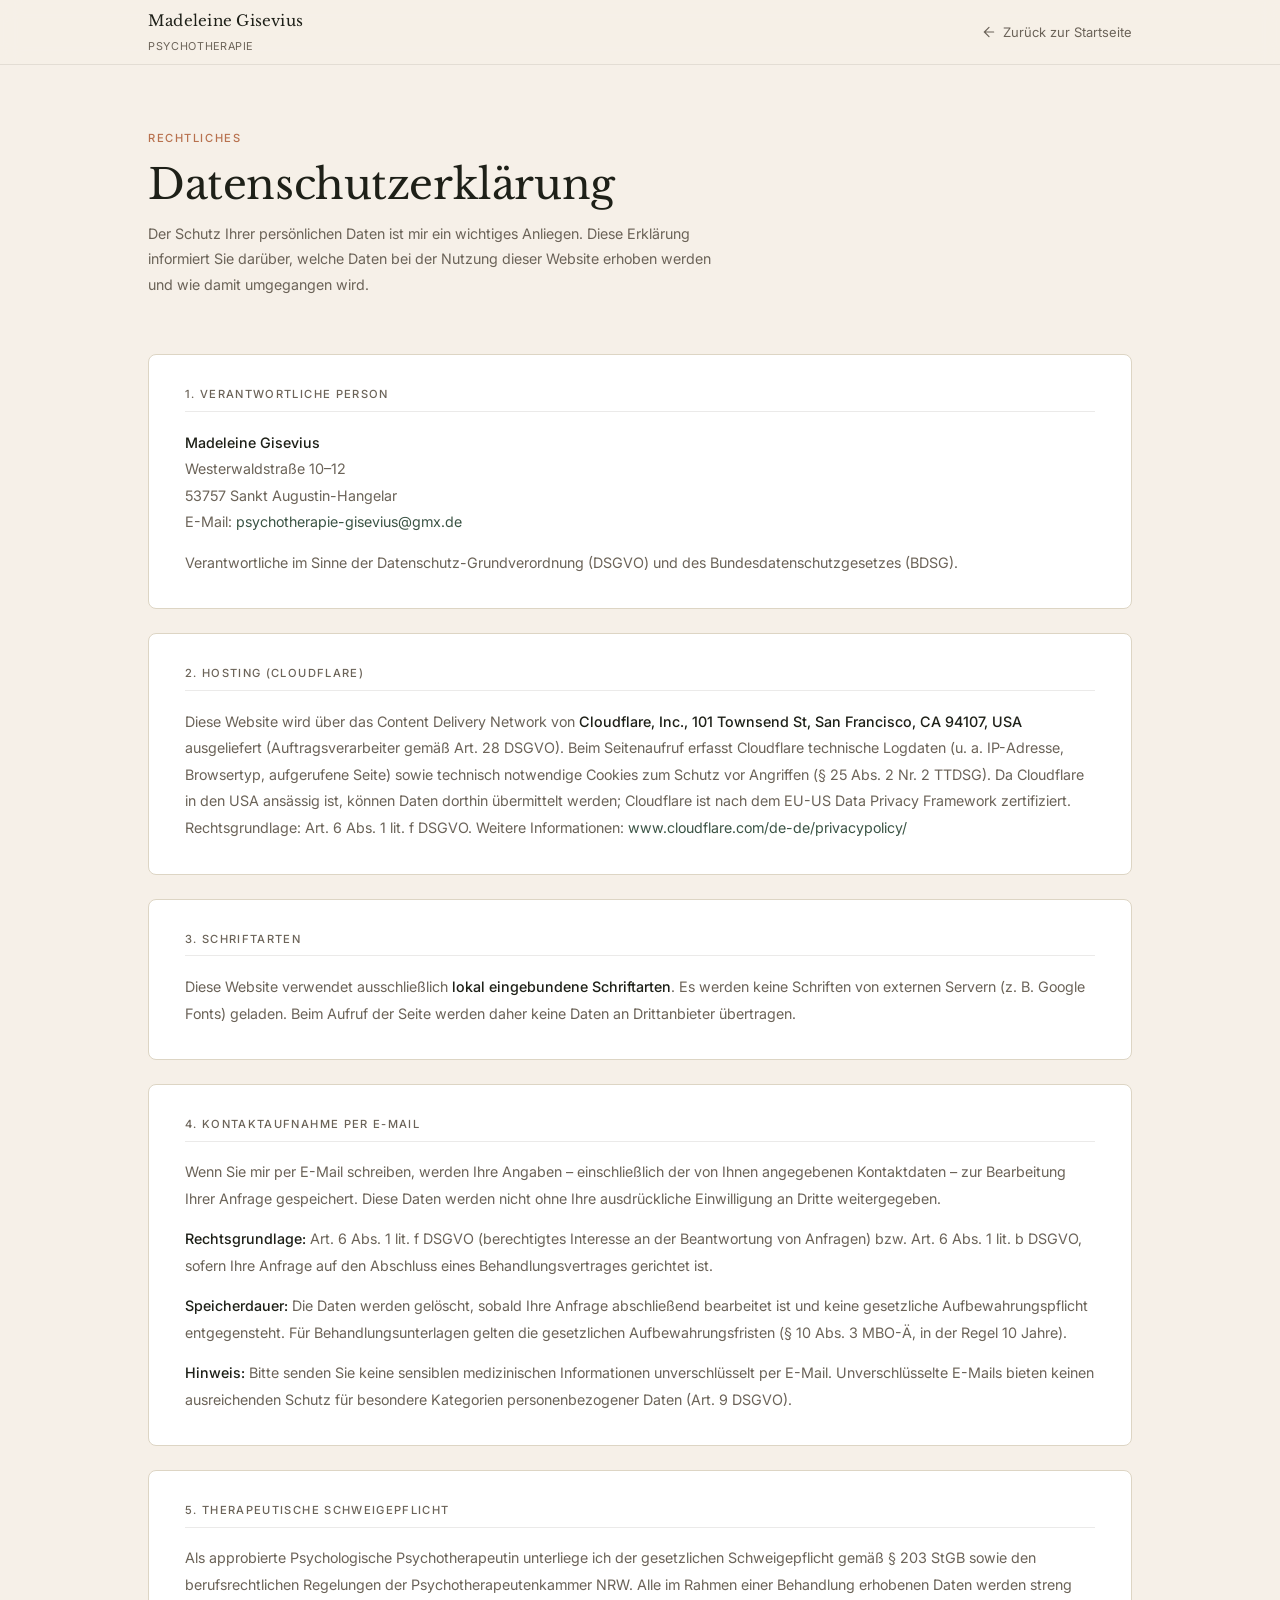
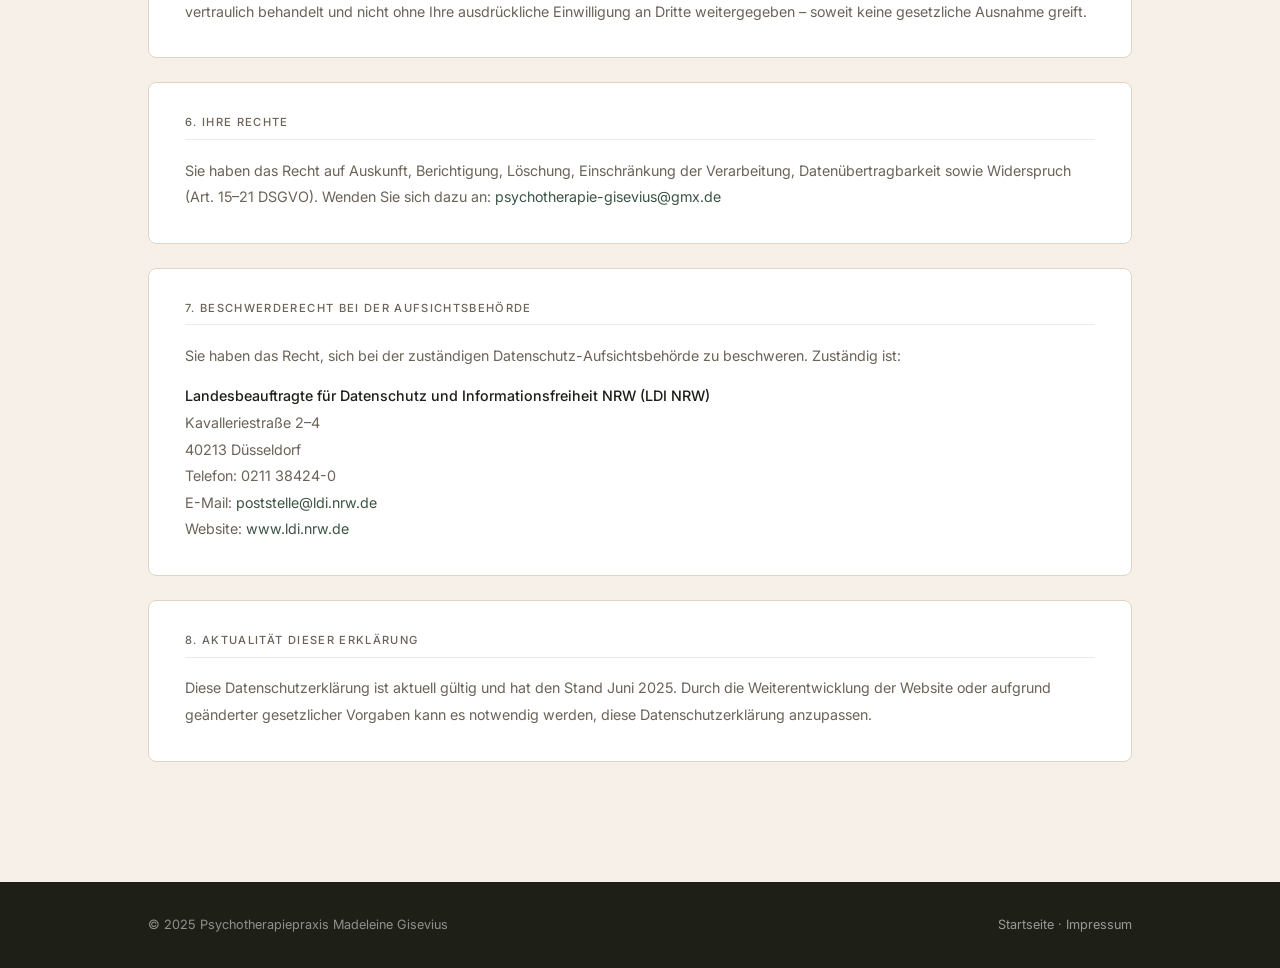
==== datenschutz.html @ c1ab3e59 "Add files via upload" ====
<!DOCTYPE html>
<html lang="de">
<head>
<meta charset="UTF-8">
<meta name="viewport" content="width=device-width, initial-scale=1.0">
<meta name="robots" content="noindex, follow">
<title>Datenschutzerklärung – Psychotherapiepraxis Madeleine Gisevius</title>
<link rel="stylesheet" href="fonts/fonts.css">
<style>
*,*::before,*::after{box-sizing:border-box;margin:0;padding:0}
:root{
  --cream:#F6F0E8;--cream-dk:#EDE4D6;--white:#FFFFFF;
  --border:#DDD5C4;--moss:#3B5445;--sage:#5C7D65;
  --sage-pale:#E8F0E9;--terra:#B8714E;
  --rule:rgba(61,50,40,.1);--stone:#6B6358;--ink:#1E2018;
}
html{scroll-behavior:smooth}
body{
  font-family:'Inter',system-ui,sans-serif;
  font-size:16px;line-height:1.75;
  color:var(--ink);background:var(--cream);
  -webkit-font-smoothing:antialiased;
}
h1,h2,h3{font-family:'Libre Baskerville',Georgia,serif;font-weight:400;line-height:1.25;color:var(--ink)}
a{color:var(--moss);text-decoration:none;transition:color .2s}
a:hover{color:var(--terra)}
.wrap{max-width:1040px;margin:0 auto;padding:0 1.75rem}

nav{
  position:sticky;top:0;z-index:200;
  background:rgba(246,240,232,.96);
  backdrop-filter:blur(10px);
  border-bottom:1px solid var(--rule);
}
.nav-row{display:flex;align-items:center;justify-content:space-between;height:64px}
.logo{
  font-family:'Libre Baskerville',serif;
  font-size:.95rem;font-weight:400;color:var(--ink);
  letter-spacing:.015em;
  display:flex;align-items:center;gap:.65rem;flex-shrink:0;
}
.logo-mark{width:32px;height:32px;flex-shrink:0}
.logo-sub{
  font-family:'Inter',sans-serif;font-size:.68rem;
  font-weight:400;color:var(--stone);
  letter-spacing:.06em;text-transform:uppercase;
  display:block;margin-top:2px;
}
.nav-back{
  font-size:.82rem;color:var(--stone);
  display:flex;align-items:center;gap:.4rem;
  transition:color .2s;
}
.nav-back:hover{color:var(--moss)}

main{padding:4rem 0 6rem}
.page-label{
  font-size:.7rem;font-weight:500;letter-spacing:.14em;
  text-transform:uppercase;color:var(--terra);margin-bottom:.65rem;
}
.page-title{
  font-size:clamp(1.8rem,3.5vw,2.6rem);
  margin-bottom:.6rem;letter-spacing:-.01em;
}
.page-sub{
  font-size:.9rem;color:var(--stone);
  margin-bottom:3.5rem;line-height:1.8;
  max-width:580px;
}

.ds-block{
  background:var(--white);
  border:1px solid var(--border);
  border-radius:8px;
  padding:2rem 2.25rem;
  margin-bottom:1.5rem;
}
.ds-block h2{
  font-family:'Inter',sans-serif;
  font-size:.7rem;font-weight:500;
  letter-spacing:.12em;text-transform:uppercase;
  color:var(--stone);
  margin-bottom:1.1rem;
  padding-bottom:.6rem;
  border-bottom:1px solid var(--rule);
}
.ds-block p{
  font-size:.9rem;color:var(--stone);
  line-height:1.85;margin-bottom:.85rem;
}
.ds-block p:last-child{margin-bottom:0}
.ds-block strong{color:var(--ink);font-weight:500}
.ds-block ul{
  margin:.5rem 0 .85rem 1.25rem;
  font-size:.9rem;color:var(--stone);line-height:1.8;
}
.ds-block ul li{margin-bottom:.3rem}

/* Platzhalter-Hinweis für Hoster */
.todo-box{
  background:#FFF8F0;
  border:1px solid #E8C99A;
  border-left:3px solid var(--terra);
  border-radius:0 5px 5px 0;
  padding:1rem 1.25rem;
  font-size:.82rem;color:#7A5C3A;
  line-height:1.75;
  margin-bottom:1.5rem;
}
.todo-box strong{color:#5C3D1A;font-weight:500;display:block;margin-bottom:.2rem}

footer{
  background:var(--ink);color:rgba(255,255,255,.5);
  padding:2rem 0;font-size:.8rem;
}
.footer-bottom{
  display:flex;flex-wrap:wrap;justify-content:space-between;gap:.5rem;
}
.footer-bottom a{color:rgba(255,255,255,.55);transition:color .2s}
.footer-bottom a:hover{color:#fff}

@media(max-width:600px){
  .ds-block{padding:1.5rem}
}
</style>
</head>
<body>

<nav>
  <div class="wrap">
    <div class="nav-row">
      <a href="index.html" class="logo" aria-label="Zurück zur Startseite">

        <span>
          Madeleine Gisevius
          <span class="logo-sub">Psychotherapie</span>
        </span>
      </a>
      <a href="index.html" class="nav-back">
        <svg width="16" height="16" viewBox="0 0 24 24" fill="none" stroke="currentColor" stroke-width="1.8" stroke-linecap="round" aria-hidden="true">
          <path d="M19 12H5M12 19l-7-7 7-7"/>
        </svg>
        Zurück zur Startseite
      </a>
    </div>
  </div>
</nav>

<main>
  <div class="wrap">
    <p class="page-label">Rechtliches</p>
    <h1 class="page-title">Datenschutzerklärung</h1>
    <p class="page-sub">
      Der Schutz Ihrer persönlichen Daten ist mir ein wichtiges Anliegen.
      Diese Erklärung informiert Sie darüber, welche Daten bei der Nutzung
      dieser Website erhoben werden und wie damit umgegangen wird.
    </p>



    <!-- 1. Verantwortliche -->
    <div class="ds-block">
      <h2>1. Verantwortliche Person</h2>
      <p>
        <strong>Madeleine Gisevius</strong><br>
        Westerwaldstraße 10–12<br>
        53757 Sankt Augustin-Hangelar<br>
        E-Mail: <a href="mailto:psychotherapie-gisevius@gmx.de">psychotherapie-gisevius@gmx.de</a>
      </p>
      <p>
        Verantwortliche im Sinne der Datenschutz-Grundverordnung (DSGVO)
        und des Bundesdatenschutzgesetzes (BDSG).
      </p>
    </div>

    <!-- 2. Hosting -->
    <div class="ds-block">
      <h2>2. Hosting (Cloudflare)</h2>
      <p>
        Diese Website wird über das Content Delivery Network von
        <strong>Cloudflare, Inc., 101 Townsend St, San Francisco, CA 94107, USA</strong>
        ausgeliefert (Auftragsverarbeiter gemäß Art. 28 DSGVO). Beim Seitenaufruf
        erfasst Cloudflare technische Logdaten (u. a. IP-Adresse, Browsertyp,
        aufgerufene Seite) sowie technisch notwendige Cookies zum Schutz vor
        Angriffen (§ 25 Abs. 2 Nr. 2 TTDSG). Da Cloudflare in den USA ansässig ist,
        können Daten dorthin übermittelt werden; Cloudflare ist nach dem
        EU-US Data Privacy Framework zertifiziert.
        Rechtsgrundlage: Art. 6 Abs. 1 lit. f DSGVO.
        Weitere Informationen:
        <a href="https://www.cloudflare.com/de-de/privacypolicy/" target="_blank" rel="noopener">
          www.cloudflare.com/de-de/privacypolicy/
        </a>
      </p>
    </div>

    <!-- 3. Schriftarten -->
    <div class="ds-block">
      <h2>3. Schriftarten</h2>
      <p>
        Diese Website verwendet ausschließlich <strong>lokal eingebundene Schriftarten</strong>.
        Es werden keine Schriften von externen Servern (z. B. Google Fonts) geladen.
        Beim Aufruf der Seite werden daher keine Daten an Drittanbieter übertragen.
      </p>
    </div>

    <!-- 4. Kontakt per E-Mail -->
    <div class="ds-block">
      <h2>4. Kontaktaufnahme per E-Mail</h2>
      <p>
        Wenn Sie mir per E-Mail schreiben, werden Ihre Angaben – einschließlich
        der von Ihnen angegebenen Kontaktdaten – zur Bearbeitung Ihrer Anfrage
        gespeichert. Diese Daten werden nicht ohne Ihre ausdrückliche Einwilligung
        an Dritte weitergegeben.
      </p>
      <p>
        <strong>Rechtsgrundlage:</strong> Art. 6 Abs. 1 lit. f DSGVO
        (berechtigtes Interesse an der Beantwortung von Anfragen) bzw.
        Art. 6 Abs. 1 lit. b DSGVO, sofern Ihre Anfrage auf den Abschluss
        eines Behandlungsvertrages gerichtet ist.
      </p>
      <p>
        <strong>Speicherdauer:</strong> Die Daten werden gelöscht, sobald
        Ihre Anfrage abschließend bearbeitet ist und keine gesetzliche
        Aufbewahrungspflicht entgegensteht. Für Behandlungsunterlagen gelten
        die gesetzlichen Aufbewahrungsfristen (§ 10 Abs. 3 MBO-Ä,
        in der Regel 10 Jahre).
      </p>
      <p>
        <strong>Hinweis:</strong> Bitte senden Sie keine sensiblen
        medizinischen Informationen unverschlüsselt per E-Mail.
        Unverschlüsselte E-Mails bieten keinen ausreichenden Schutz
        für besondere Kategorien personenbezogener Daten (Art. 9 DSGVO).
      </p>
    </div>

    <!-- 5. Schweigepflicht -->
    <div class="ds-block">
      <h2>5. Therapeutische Schweigepflicht</h2>
      <p>
        Als approbierte Psychologische Psychotherapeutin unterliege ich
        der gesetzlichen Schweigepflicht gemäß § 203 StGB sowie den
        berufsrechtlichen Regelungen der Psychotherapeutenkammer NRW.
        Alle im Rahmen einer Behandlung erhobenen Daten werden streng
        vertraulich behandelt und nicht ohne Ihre ausdrückliche Einwilligung
        an Dritte weitergegeben – soweit keine gesetzliche Ausnahme greift.
      </p>
    </div>

    <!-- 6. Ihre Rechte -->
    <div class="ds-block">
      <h2>6. Ihre Rechte</h2>
      <p>
        Sie haben das Recht auf Auskunft, Berichtigung, Löschung, Einschränkung
        der Verarbeitung, Datenübertragbarkeit sowie Widerspruch (Art. 15–21 DSGVO).
        Wenden Sie sich dazu an:
        <a href="mailto:psychotherapie-gisevius@gmx.de">psychotherapie-gisevius@gmx.de</a>
      </p>
    </div>

    <!-- 7. Beschwerderecht -->
    <div class="ds-block">
      <h2>7. Beschwerderecht bei der Aufsichtsbehörde</h2>
      <p>
        Sie haben das Recht, sich bei der zuständigen Datenschutz-Aufsichtsbehörde
        zu beschweren. Zuständig ist:
      </p>
      <p>
        <strong>Landesbeauftragte für Datenschutz und Informationsfreiheit NRW (LDI NRW)</strong><br>
        Kavalleriestraße 2–4<br>
        40213 Düsseldorf<br>
        Telefon: 0211 38424-0<br>
        E-Mail: <a href="mailto:poststelle@ldi.nrw.de">poststelle@ldi.nrw.de</a><br>
        Website: <a href="https://www.ldi.nrw.de" target="_blank" rel="noopener">www.ldi.nrw.de</a>
      </p>
    </div>

    <!-- 8. Aktualität -->
    <div class="ds-block">
      <h2>8. Aktualität dieser Erklärung</h2>
      <p>
        Diese Datenschutzerklärung ist aktuell gültig und hat den Stand
        Juni 2025. Durch die Weiterentwicklung der Website oder aufgrund
        geänderter gesetzlicher Vorgaben kann es notwendig werden,
        diese Datenschutzerklärung anzupassen.
      </p>
    </div>

  </div>
</main>

<footer>
  <div class="wrap">
    <div class="footer-bottom">
      <span>© 2025 Psychotherapiepraxis Madeleine Gisevius</span>
      <span>
        <a href="index.html">Startseite</a> ·
        <a href="impressum.html">Impressum</a>
      </span>
    </div>
  </div>
</footer>

</body>
</html>
---- fonts/fonts.css ----
/* ── Inter ── */
@font-face {
  font-family: 'Inter';
  src: url('Inter_18pt-Regular.woff2') format('woff2');
  font-weight: 400;
  font-style: normal;
  font-display: swap;
}
@font-face {
  font-family: 'Inter';
  src: url('Inter_18pt-Medium.woff2') format('woff2');
  font-weight: 500;
  font-style: normal;
  font-display: swap;
}
@font-face {
  font-family: 'Inter';
  src: url('Inter_18pt-Bold.woff2') format('woff2');
  font-weight: 700;
  font-style: normal;
  font-display: swap;
}

/* ── Libre Baskerville ── */
@font-face {
  font-family: 'Libre Baskerville';
  src: url('LibreBaskerville-Regular.woff2') format('woff2');
  font-weight: 400;
  font-style: normal;
  font-display: swap;
}
@font-face {
  font-family: 'Libre Baskerville';
  src: url('LibreBaskerville-Italic.woff2') format('woff2');
  font-weight: 400;
  font-style: italic;
  font-display: swap;
}
@font-face {
  font-family: 'Libre Baskerville';
  src: url('LibreBaskerville-Bold.woff2') format('woff2');
  font-weight: 700;
  font-style: normal;
  font-display: swap;
}
@font-face {
  font-family: 'Libre Baskerville';
  src: url('LibreBaskerville-BoldItalic.woff2') format('woff2');
  font-weight: 700;
  font-style: italic;
  font-display: swap;
}
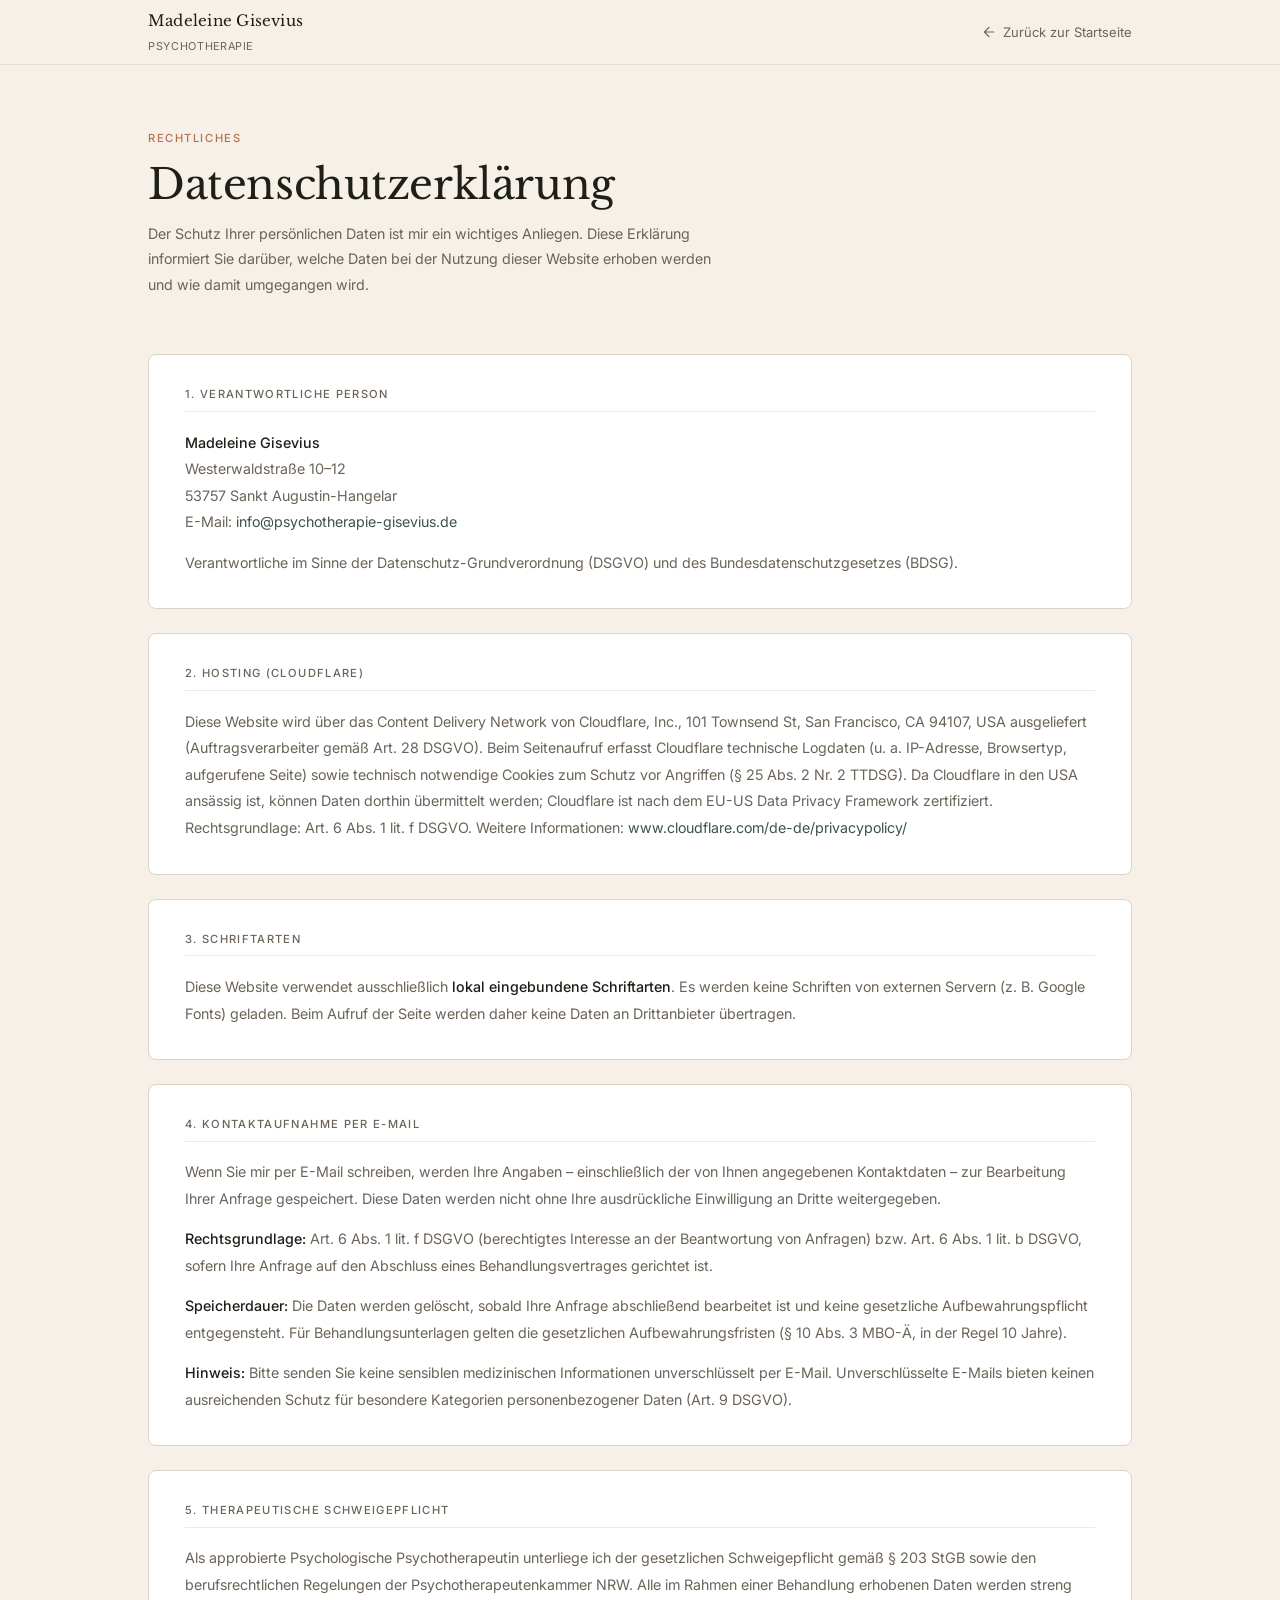
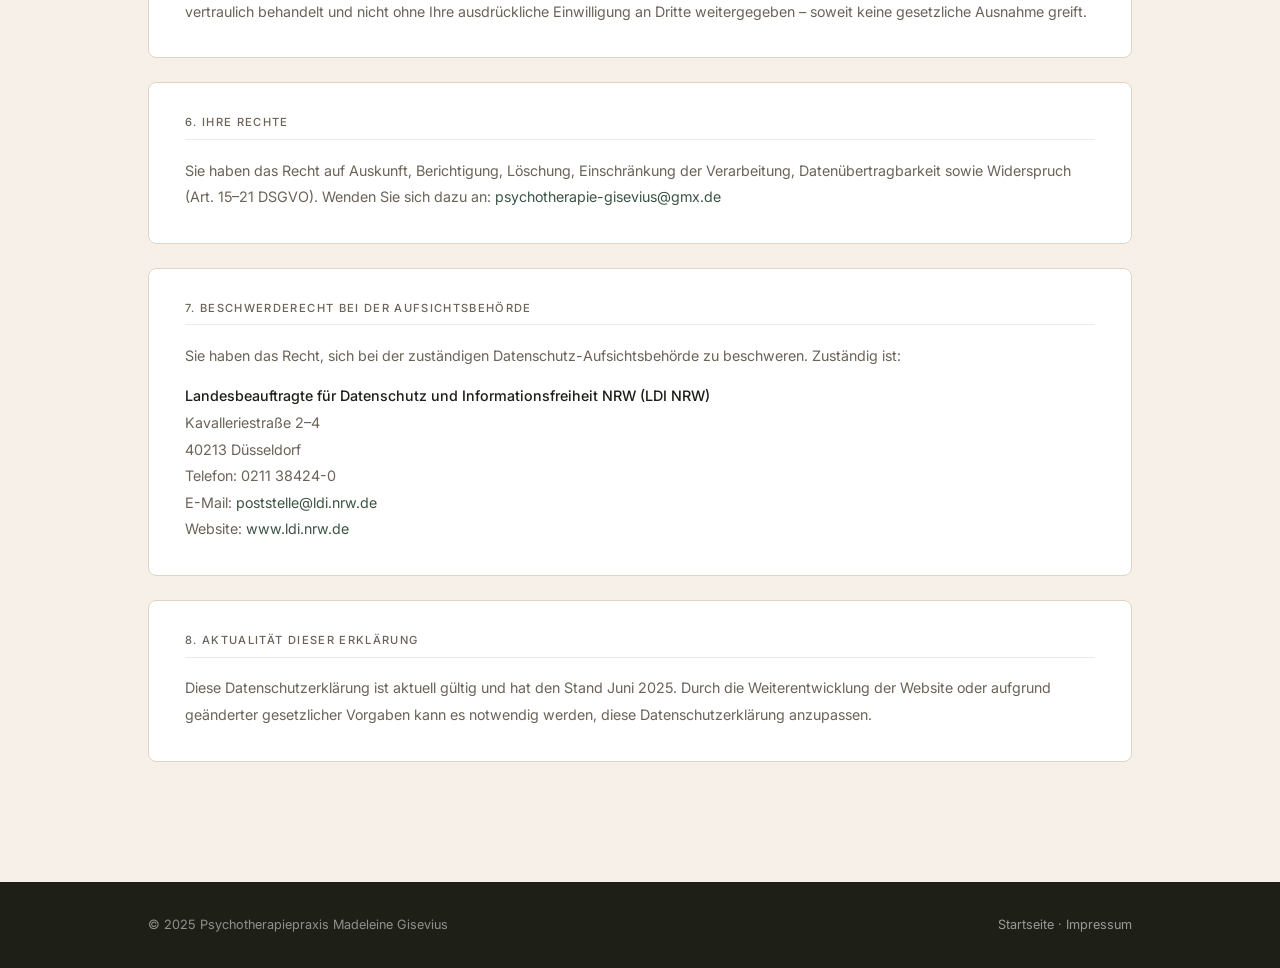
==== commit 7261c113: "Update datenschutz.html Update Mail Adresse" ====
--- a/datenschutz.html
+++ b/datenschutz.html
@@ -165,7 +165,7 @@
         <strong>Madeleine Gisevius</strong><br>
         Westerwaldstraße 10–12<br>
         53757 Sankt Augustin-Hangelar<br>
-        E-Mail: <a href="mailto:psychotherapie-gisevius@gmx.de">psychotherapie-gisevius@gmx.de</a>
+        E-Mail: <a href="mailto:info@psychotherapie-gisevius.de">info@psychotherapie-gisevius.de</a>
       </p>
       <p>
         Verantwortliche im Sinne der Datenschutz-Grundverordnung (DSGVO)
@@ -178,7 +178,7 @@
       <h2>2. Hosting (Cloudflare)</h2>
       <p>
         Diese Website wird über das Content Delivery Network von
-        <strong>Cloudflare, Inc., 101 Townsend St, San Francisco, CA 94107, USA</strong>
+        Cloudflare, Inc., 101 Townsend St, San Francisco, CA 94107, USA
         ausgeliefert (Auftragsverarbeiter gemäß Art. 28 DSGVO). Beim Seitenaufruf
         erfasst Cloudflare technische Logdaten (u. a. IP-Adresse, Browsertyp,
         aufgerufene Seite) sowie technisch notwendige Cookies zum Schutz vor
